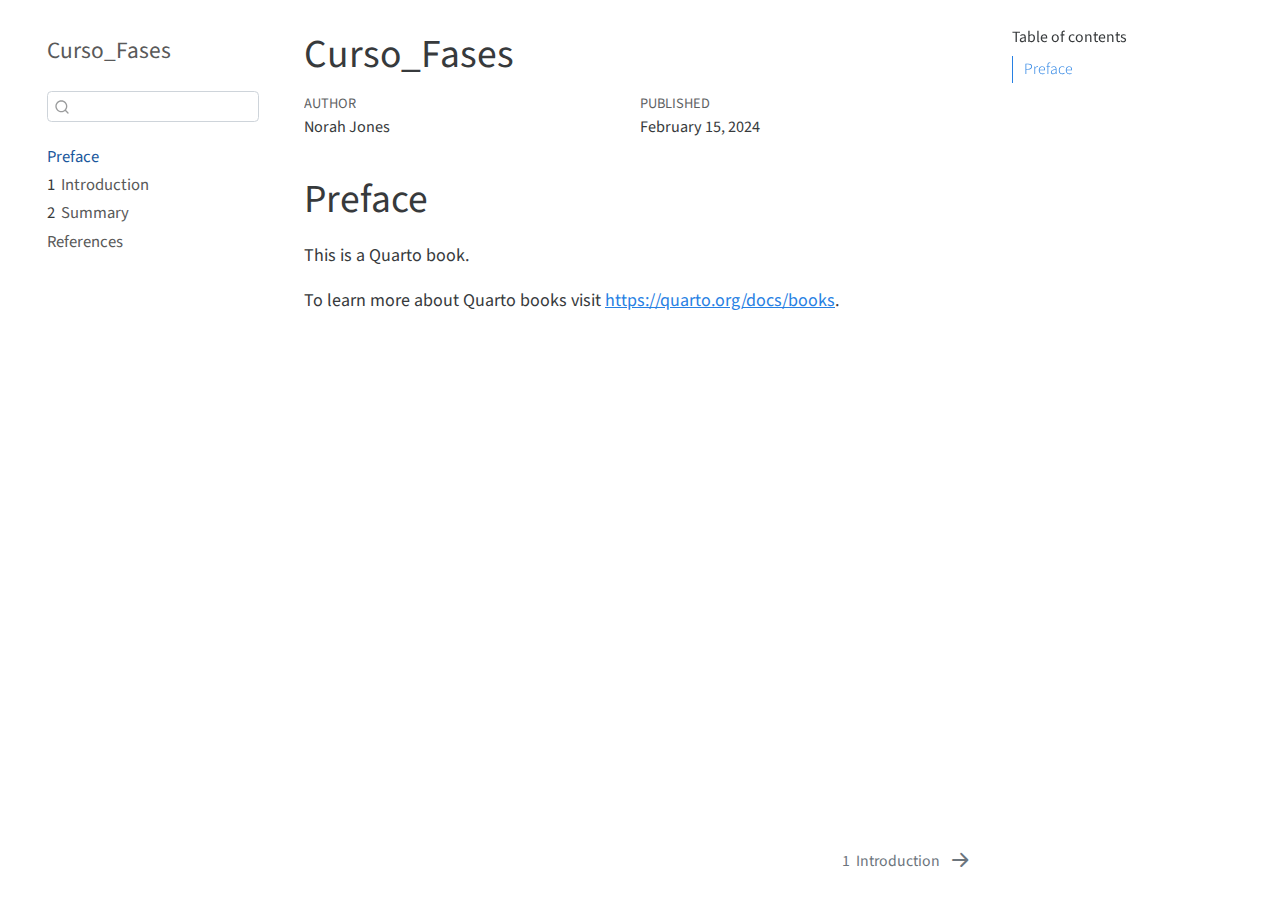
==== docs/index.html @ f491c8c2 "Se subió el repositorio a internet." ====
<!DOCTYPE html>
<html xmlns="http://www.w3.org/1999/xhtml" lang="en" xml:lang="en"><head>

<meta charset="utf-8">
<meta name="generator" content="quarto-1.1">

<meta name="viewport" content="width=device-width, initial-scale=1.0, user-scalable=yes">

<meta name="author" content="Norah Jones">
<meta name="dcterms.date" content="2024-02-15">

<title>Curso_Fases</title>
<style>
code{white-space: pre-wrap;}
span.smallcaps{font-variant: small-caps;}
div.columns{display: flex; gap: min(4vw, 1.5em);}
div.column{flex: auto; overflow-x: auto;}
div.hanging-indent{margin-left: 1.5em; text-indent: -1.5em;}
ul.task-list{list-style: none;}
ul.task-list li input[type="checkbox"] {
  width: 0.8em;
  margin: 0 0.8em 0.2em -1.6em;
  vertical-align: middle;
}
</style>


<script src="site_libs/quarto-nav/quarto-nav.js"></script>
<script src="site_libs/quarto-nav/headroom.min.js"></script>
<script src="site_libs/clipboard/clipboard.min.js"></script>
<script src="site_libs/quarto-search/autocomplete.umd.js"></script>
<script src="site_libs/quarto-search/fuse.min.js"></script>
<script src="site_libs/quarto-search/quarto-search.js"></script>
<meta name="quarto:offset" content="./">
<link href="./intro.html" rel="next">
<script src="site_libs/quarto-html/quarto.js"></script>
<script src="site_libs/quarto-html/popper.min.js"></script>
<script src="site_libs/quarto-html/tippy.umd.min.js"></script>
<script src="site_libs/quarto-html/anchor.min.js"></script>
<link href="site_libs/quarto-html/tippy.css" rel="stylesheet">
<link href="site_libs/quarto-html/quarto-syntax-highlighting.css" rel="stylesheet" id="quarto-text-highlighting-styles">
<script src="site_libs/bootstrap/bootstrap.min.js"></script>
<link href="site_libs/bootstrap/bootstrap-icons.css" rel="stylesheet">
<link href="site_libs/bootstrap/bootstrap.min.css" rel="stylesheet" id="quarto-bootstrap" data-mode="light">
<script id="quarto-search-options" type="application/json">{
  "location": "sidebar",
  "copy-button": false,
  "collapse-after": 3,
  "panel-placement": "start",
  "type": "textbox",
  "limit": 20,
  "language": {
    "search-no-results-text": "No results",
    "search-matching-documents-text": "matching documents",
    "search-copy-link-title": "Copy link to search",
    "search-hide-matches-text": "Hide additional matches",
    "search-more-match-text": "more match in this document",
    "search-more-matches-text": "more matches in this document",
    "search-clear-button-title": "Clear",
    "search-detached-cancel-button-title": "Cancel",
    "search-submit-button-title": "Submit"
  }
}</script>


</head>

<body class="nav-sidebar floating">

<div id="quarto-search-results"></div>
  <header id="quarto-header" class="headroom fixed-top">
  <nav class="quarto-secondary-nav" data-bs-toggle="collapse" data-bs-target="#quarto-sidebar" aria-controls="quarto-sidebar" aria-expanded="false" aria-label="Toggle sidebar navigation" onclick="if (window.quartoToggleHeadroom) { window.quartoToggleHeadroom(); }">
    <div class="container-fluid d-flex justify-content-between">
      <h1 class="quarto-secondary-nav-title">Curso_Fases</h1>
      <button type="button" class="quarto-btn-toggle btn" aria-label="Show secondary navigation">
        <i class="bi bi-chevron-right"></i>
      </button>
    </div>
  </nav>
</header>
<!-- content -->
<div id="quarto-content" class="quarto-container page-columns page-rows-contents page-layout-article">
<!-- sidebar -->
  <nav id="quarto-sidebar" class="sidebar collapse sidebar-navigation floating overflow-auto">
    <div class="pt-lg-2 mt-2 text-left sidebar-header">
    <div class="sidebar-title mb-0 py-0">
      <a href="./">Curso_Fases</a> 
    </div>
      </div>
      <div class="mt-2 flex-shrink-0 align-items-center">
        <div class="sidebar-search">
        <div id="quarto-search" class="" title="Search"></div>
        </div>
      </div>
    <div class="sidebar-menu-container"> 
    <ul class="list-unstyled mt-1">
        <li class="sidebar-item">
  <div class="sidebar-item-container"> 
  <a href="./index.html" class="sidebar-item-text sidebar-link active">Preface</a>
  </div>
</li>
        <li class="sidebar-item">
  <div class="sidebar-item-container"> 
  <a href="./intro.html" class="sidebar-item-text sidebar-link"><span class="chapter-number">1</span>&nbsp; <span class="chapter-title">Introduction</span></a>
  </div>
</li>
        <li class="sidebar-item">
  <div class="sidebar-item-container"> 
  <a href="./summary.html" class="sidebar-item-text sidebar-link"><span class="chapter-number">2</span>&nbsp; <span class="chapter-title">Summary</span></a>
  </div>
</li>
        <li class="sidebar-item">
  <div class="sidebar-item-container"> 
  <a href="./references.html" class="sidebar-item-text sidebar-link">References</a>
  </div>
</li>
    </ul>
    </div>
</nav>
<!-- margin-sidebar -->
    <div id="quarto-margin-sidebar" class="sidebar margin-sidebar">
        <nav id="TOC" role="doc-toc" class="toc-active">
    <h2 id="toc-title">Table of contents</h2>
   
  <ul>
  <li><a href="#preface" id="toc-preface" class="nav-link active" data-scroll-target="#preface">Preface</a></li>
  </ul>
</nav>
    </div>
<!-- main -->
<main class="content" id="quarto-document-content">

<header id="title-block-header" class="quarto-title-block default">
<div class="quarto-title">
<h1 class="title d-none d-lg-block">Curso_Fases</h1>
</div>



<div class="quarto-title-meta">

    <div>
    <div class="quarto-title-meta-heading">Author</div>
    <div class="quarto-title-meta-contents">
             <p>Norah Jones </p>
          </div>
  </div>
    
    <div>
    <div class="quarto-title-meta-heading">Published</div>
    <div class="quarto-title-meta-contents">
      <p class="date">February 15, 2024</p>
    </div>
  </div>
    
  </div>
  

</header>

<section id="preface" class="level1 unnumbered">
<h1 class="unnumbered">Preface</h1>
<p>This is a Quarto book.</p>
<p>To learn more about Quarto books visit <a href="https://quarto.org/docs/books" class="uri">https://quarto.org/docs/books</a>.</p>


</section>

</main> <!-- /main -->
<script id="quarto-html-after-body" type="application/javascript">
window.document.addEventListener("DOMContentLoaded", function (event) {
  const toggleBodyColorMode = (bsSheetEl) => {
    const mode = bsSheetEl.getAttribute("data-mode");
    const bodyEl = window.document.querySelector("body");
    if (mode === "dark") {
      bodyEl.classList.add("quarto-dark");
      bodyEl.classList.remove("quarto-light");
    } else {
      bodyEl.classList.add("quarto-light");
      bodyEl.classList.remove("quarto-dark");
    }
  }
  const toggleBodyColorPrimary = () => {
    const bsSheetEl = window.document.querySelector("link#quarto-bootstrap");
    if (bsSheetEl) {
      toggleBodyColorMode(bsSheetEl);
    }
  }
  toggleBodyColorPrimary();  
  const icon = "";
  const anchorJS = new window.AnchorJS();
  anchorJS.options = {
    placement: 'right',
    icon: icon
  };
  anchorJS.add('.anchored');
  const clipboard = new window.ClipboardJS('.code-copy-button', {
    target: function(trigger) {
      return trigger.previousElementSibling;
    }
  });
  clipboard.on('success', function(e) {
    // button target
    const button = e.trigger;
    // don't keep focus
    button.blur();
    // flash "checked"
    button.classList.add('code-copy-button-checked');
    var currentTitle = button.getAttribute("title");
    button.setAttribute("title", "Copied!");
    setTimeout(function() {
      button.setAttribute("title", currentTitle);
      button.classList.remove('code-copy-button-checked');
    }, 1000);
    // clear code selection
    e.clearSelection();
  });
  function tippyHover(el, contentFn) {
    const config = {
      allowHTML: true,
      content: contentFn,
      maxWidth: 500,
      delay: 100,
      arrow: false,
      appendTo: function(el) {
          return el.parentElement;
      },
      interactive: true,
      interactiveBorder: 10,
      theme: 'quarto',
      placement: 'bottom-start'
    };
    window.tippy(el, config); 
  }
  const noterefs = window.document.querySelectorAll('a[role="doc-noteref"]');
  for (var i=0; i<noterefs.length; i++) {
    const ref = noterefs[i];
    tippyHover(ref, function() {
      // use id or data attribute instead here
      let href = ref.getAttribute('data-footnote-href') || ref.getAttribute('href');
      try { href = new URL(href).hash; } catch {}
      const id = href.replace(/^#\/?/, "");
      const note = window.document.getElementById(id);
      return note.innerHTML;
    });
  }
  var bibliorefs = window.document.querySelectorAll('a[role="doc-biblioref"]');
  for (var i=0; i<bibliorefs.length; i++) {
    const ref = bibliorefs[i];
    const cites = ref.parentNode.getAttribute('data-cites').split(' ');
    tippyHover(ref, function() {
      var popup = window.document.createElement('div');
      cites.forEach(function(cite) {
        var citeDiv = window.document.createElement('div');
        citeDiv.classList.add('hanging-indent');
        citeDiv.classList.add('csl-entry');
        var biblioDiv = window.document.getElementById('ref-' + cite);
        if (biblioDiv) {
          citeDiv.innerHTML = biblioDiv.innerHTML;
        }
        popup.appendChild(citeDiv);
      });
      return popup.innerHTML;
    });
  }
});
</script>
<nav class="page-navigation">
  <div class="nav-page nav-page-previous">
  </div>
  <div class="nav-page nav-page-next">
      <a href="./intro.html" class="pagination-link">
        <span class="nav-page-text"><span class="chapter-number">1</span>&nbsp; <span class="chapter-title">Introduction</span></span> <i class="bi bi-arrow-right-short"></i>
      </a>
  </div>
</nav>
</div> <!-- /content -->



</body></html>
---- docs/site_libs/quarto-html/tippy.css ----
.tippy-box[data-animation=fade][data-state=hidden]{opacity:0}[data-tippy-root]{max-width:calc(100vw - 10px)}.tippy-box{position:relative;background-color:#333;color:#fff;border-radius:4px;font-size:14px;line-height:1.4;white-space:normal;outline:0;transition-property:transform,visibility,opacity}.tippy-box[data-placement^=top]>.tippy-arrow{bottom:0}.tippy-box[data-placement^=top]>.tippy-arrow:before{bottom:-7px;left:0;border-width:8px 8px 0;border-top-color:initial;transform-origin:center top}.tippy-box[data-placement^=bottom]>.tippy-arrow{top:0}.tippy-box[data-placement^=bottom]>.tippy-arrow:before{top:-7px;left:0;border-width:0 8px 8px;border-bottom-color:initial;transform-origin:center bottom}.tippy-box[data-placement^=left]>.tippy-arrow{right:0}.tippy-box[data-placement^=left]>.tippy-arrow:before{border-width:8px 0 8px 8px;border-left-color:initial;right:-7px;transform-origin:center left}.tippy-box[data-placement^=right]>.tippy-arrow{left:0}.tippy-box[data-placement^=right]>.tippy-arrow:before{left:-7px;border-width:8px 8px 8px 0;border-right-color:initial;transform-origin:center right}.tippy-box[data-inertia][data-state=visible]{transition-timing-function:cubic-bezier(.54,1.5,.38,1.11)}.tippy-arrow{width:16px;height:16px;color:#333}.tippy-arrow:before{content:"";position:absolute;border-color:transparent;border-style:solid}.tippy-content{position:relative;padding:5px 9px;z-index:1}
---- docs/site_libs/quarto-html/quarto-syntax-highlighting.css ----
/* quarto syntax highlight colors */
:root {
  --quarto-hl-ot-color: #003B4F;
  --quarto-hl-at-color: #657422;
  --quarto-hl-ss-color: #20794D;
  --quarto-hl-an-color: #5E5E5E;
  --quarto-hl-fu-color: #4758AB;
  --quarto-hl-st-color: #20794D;
  --quarto-hl-cf-color: #003B4F;
  --quarto-hl-op-color: #5E5E5E;
  --quarto-hl-er-color: #AD0000;
  --quarto-hl-bn-color: #AD0000;
  --quarto-hl-al-color: #AD0000;
  --quarto-hl-va-color: #111111;
  --quarto-hl-bu-color: inherit;
  --quarto-hl-ex-color: inherit;
  --quarto-hl-pp-color: #AD0000;
  --quarto-hl-in-color: #5E5E5E;
  --quarto-hl-vs-color: #20794D;
  --quarto-hl-wa-color: #5E5E5E;
  --quarto-hl-do-color: #5E5E5E;
  --quarto-hl-im-color: #00769E;
  --quarto-hl-ch-color: #20794D;
  --quarto-hl-dt-color: #AD0000;
  --quarto-hl-fl-color: #AD0000;
  --quarto-hl-co-color: #5E5E5E;
  --quarto-hl-cv-color: #5E5E5E;
  --quarto-hl-cn-color: #8f5902;
  --quarto-hl-sc-color: #5E5E5E;
  --quarto-hl-dv-color: #AD0000;
  --quarto-hl-kw-color: #003B4F;
}

/* other quarto variables */
:root {
  --quarto-font-monospace: SFMono-Regular, Menlo, Monaco, Consolas, "Liberation Mono", "Courier New", monospace;
}

pre > code.sourceCode > span {
  color: #003B4F;
}

code span {
  color: #003B4F;
}

code.sourceCode > span {
  color: #003B4F;
}

div.sourceCode,
div.sourceCode pre.sourceCode {
  color: #003B4F;
}

code span.ot {
  color: #003B4F;
}

code span.at {
  color: #657422;
}

code span.ss {
  color: #20794D;
}

code span.an {
  color: #5E5E5E;
}

code span.fu {
  color: #4758AB;
}

code span.st {
  color: #20794D;
}

code span.cf {
  color: #003B4F;
}

code span.op {
  color: #5E5E5E;
}

code span.er {
  color: #AD0000;
}

code span.bn {
  color: #AD0000;
}

code span.al {
  color: #AD0000;
}

code span.va {
  color: #111111;
}

code span.pp {
  color: #AD0000;
}

code span.in {
  color: #5E5E5E;
}

code span.vs {
  color: #20794D;
}

code span.wa {
  color: #5E5E5E;
  font-style: italic;
}

code span.do {
  color: #5E5E5E;
  font-style: italic;
}

code span.im {
  color: #00769E;
}

code span.ch {
  color: #20794D;
}

code span.dt {
  color: #AD0000;
}

code span.fl {
  color: #AD0000;
}

code span.co {
  color: #5E5E5E;
}

code span.cv {
  color: #5E5E5E;
  font-style: italic;
}

code span.cn {
  color: #8f5902;
}

code span.sc {
  color: #5E5E5E;
}

code span.dv {
  color: #AD0000;
}

code span.kw {
  color: #003B4F;
}

.prevent-inlining {
  content: "</";
}

/*# sourceMappingURL=debc5d5d77c3f9108843748ff7464032.css.map */
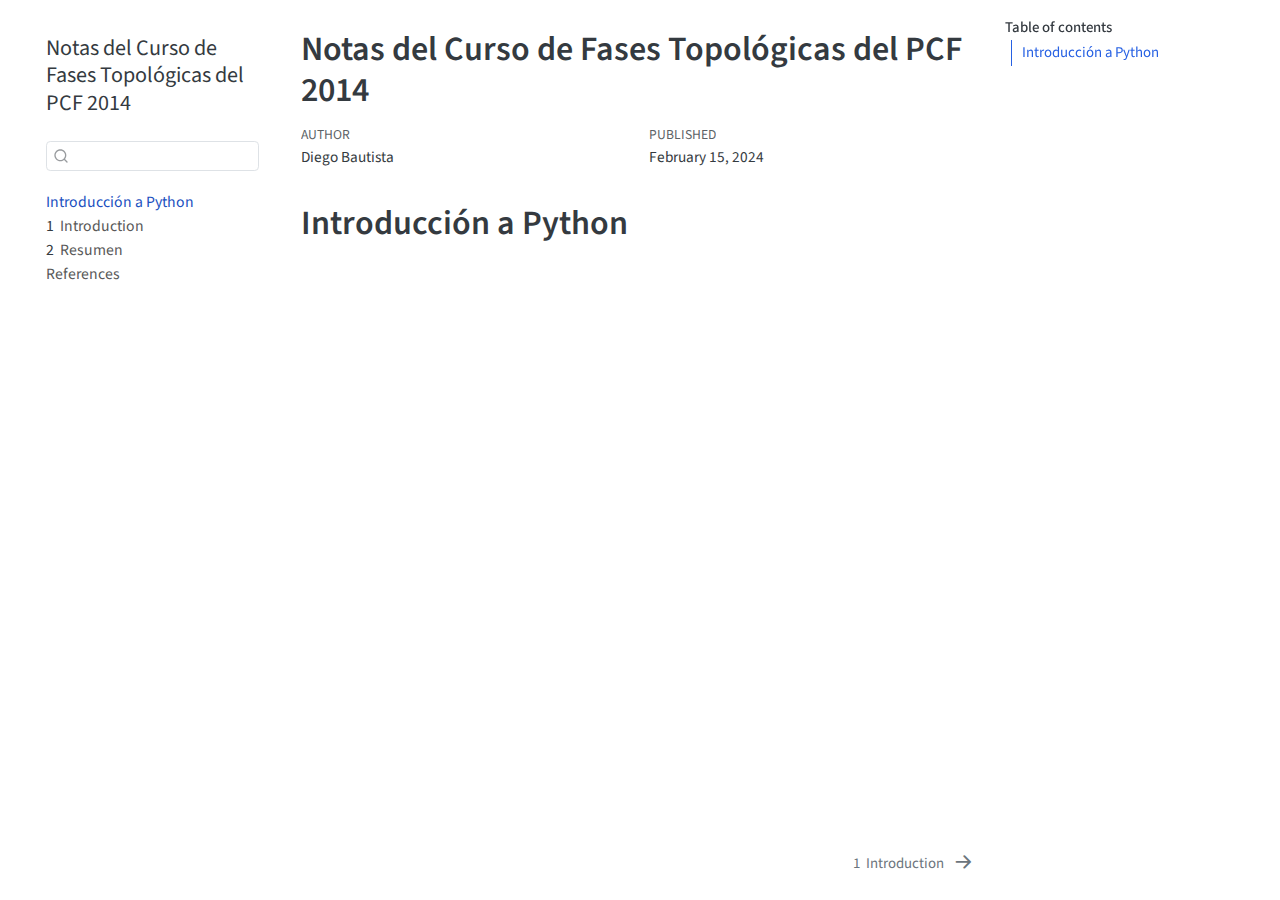
==== commit 34de5f09: "Se añadió la clase 1 al repositorio" ====
--- a/docs/index.html
+++ b/docs/index.html
@@ -2,14 +2,14 @@
 <html xmlns="http://www.w3.org/1999/xhtml" lang="en" xml:lang="en"><head>
 
 <meta charset="utf-8">
-<meta name="generator" content="quarto-1.1">
+<meta name="generator" content="quarto-1.4.549">
 
 <meta name="viewport" content="width=device-width, initial-scale=1.0, user-scalable=yes">
 
-<meta name="author" content="Norah Jones">
+<meta name="author" content="Diego Bautista">
 <meta name="dcterms.date" content="2024-02-15">
 
-<title>Curso_Fases</title>
+<title>Notas del Curso de Fases Topológicas del PCF 2014</title>
 <style>
 code{white-space: pre-wrap;}
 span.smallcaps{font-variant: small-caps;}
@@ -19,7 +19,7 @@
 ul.task-list{list-style: none;}
 ul.task-list li input[type="checkbox"] {
   width: 0.8em;
-  margin: 0 0.8em 0.2em -1.6em;
+  margin: 0 0.8em 0.2em -1em; /* quarto-specific, see https://github.com/quarto-dev/quarto-cli/issues/4556 */ 
   vertical-align: middle;
 }
 </style>
@@ -48,7 +48,13 @@
   "collapse-after": 3,
   "panel-placement": "start",
   "type": "textbox",
-  "limit": 20,
+  "limit": 50,
+  "keyboard-shortcut": [
+    "f",
+    "/",
+    "s"
+  ],
+  "show-item-context": false,
   "language": {
     "search-no-results-text": "No results",
     "search-matching-documents-text": "matching documents",
@@ -57,8 +63,10 @@
     "search-more-match-text": "more match in this document",
     "search-more-matches-text": "more matches in this document",
     "search-clear-button-title": "Clear",
+    "search-text-placeholder": "",
     "search-detached-cancel-button-title": "Cancel",
-    "search-submit-button-title": "Submit"
+    "search-submit-button-title": "Submit",
+    "search-label": "Search"
   }
 }</script>
 
@@ -69,11 +77,16 @@
 
 <div id="quarto-search-results"></div>
   <header id="quarto-header" class="headroom fixed-top">
-  <nav class="quarto-secondary-nav" data-bs-toggle="collapse" data-bs-target="#quarto-sidebar" aria-controls="quarto-sidebar" aria-expanded="false" aria-label="Toggle sidebar navigation" onclick="if (window.quartoToggleHeadroom) { window.quartoToggleHeadroom(); }">
-    <div class="container-fluid d-flex justify-content-between">
-      <h1 class="quarto-secondary-nav-title">Curso_Fases</h1>
-      <button type="button" class="quarto-btn-toggle btn" aria-label="Show secondary navigation">
-        <i class="bi bi-chevron-right"></i>
+  <nav class="quarto-secondary-nav">
+    <div class="container-fluid d-flex">
+      <button type="button" class="quarto-btn-toggle btn" data-bs-toggle="collapse" data-bs-target=".quarto-sidebar-collapse-item" aria-controls="quarto-sidebar" aria-expanded="false" aria-label="Toggle sidebar navigation" onclick="if (window.quartoToggleHeadroom) { window.quartoToggleHeadroom(); }">
+        <i class="bi bi-layout-text-sidebar-reverse"></i>
+      </button>
+        <nav class="quarto-page-breadcrumbs" aria-label="breadcrumb"><ol class="breadcrumb"><li class="breadcrumb-item"><a href="./index.html">Introducción a Python</a></li></ol></nav>
+        <a class="flex-grow-1" role="button" data-bs-toggle="collapse" data-bs-target=".quarto-sidebar-collapse-item" aria-controls="quarto-sidebar" aria-expanded="false" aria-label="Toggle sidebar navigation" onclick="if (window.quartoToggleHeadroom) { window.quartoToggleHeadroom(); }">      
+        </a>
+      <button type="button" class="btn quarto-search-button" aria-label="" onclick="window.quartoOpenSearch();">
+        <i class="bi bi-search"></i>
       </button>
     </div>
   </nav>
@@ -81,49 +94,54 @@
 <!-- content -->
 <div id="quarto-content" class="quarto-container page-columns page-rows-contents page-layout-article">
 <!-- sidebar -->
-  <nav id="quarto-sidebar" class="sidebar collapse sidebar-navigation floating overflow-auto">
+  <nav id="quarto-sidebar" class="sidebar collapse collapse-horizontal quarto-sidebar-collapse-item sidebar-navigation floating overflow-auto">
     <div class="pt-lg-2 mt-2 text-left sidebar-header">
     <div class="sidebar-title mb-0 py-0">
-      <a href="./">Curso_Fases</a> 
+      <a href="./">Notas del Curso de Fases Topológicas del PCF 2014</a> 
     </div>
       </div>
-      <div class="mt-2 flex-shrink-0 align-items-center">
+        <div class="mt-2 flex-shrink-0 align-items-center">
         <div class="sidebar-search">
         <div id="quarto-search" class="" title="Search"></div>
         </div>
-      </div>
+        </div>
     <div class="sidebar-menu-container"> 
     <ul class="list-unstyled mt-1">
         <li class="sidebar-item">
   <div class="sidebar-item-container"> 
-  <a href="./index.html" class="sidebar-item-text sidebar-link active">Preface</a>
+  <a href="./index.html" class="sidebar-item-text sidebar-link active">
+ <span class="menu-text">Introducción a Python</span></a>
   </div>
 </li>
         <li class="sidebar-item">
   <div class="sidebar-item-container"> 
-  <a href="./intro.html" class="sidebar-item-text sidebar-link"><span class="chapter-number">1</span>&nbsp; <span class="chapter-title">Introduction</span></a>
+  <a href="./intro.html" class="sidebar-item-text sidebar-link">
+ <span class="menu-text"><span class="chapter-number">1</span>&nbsp; <span class="chapter-title">Introduction</span></span></a>
   </div>
 </li>
         <li class="sidebar-item">
   <div class="sidebar-item-container"> 
-  <a href="./summary.html" class="sidebar-item-text sidebar-link"><span class="chapter-number">2</span>&nbsp; <span class="chapter-title">Summary</span></a>
+  <a href="./summary.html" class="sidebar-item-text sidebar-link">
+ <span class="menu-text"><span class="chapter-number">2</span>&nbsp; <span class="chapter-title">Resumen</span></span></a>
   </div>
 </li>
         <li class="sidebar-item">
   <div class="sidebar-item-container"> 
-  <a href="./references.html" class="sidebar-item-text sidebar-link">References</a>
+  <a href="./references.html" class="sidebar-item-text sidebar-link">
+ <span class="menu-text">References</span></a>
   </div>
 </li>
     </ul>
     </div>
 </nav>
+<div id="quarto-sidebar-glass" class="quarto-sidebar-collapse-item" data-bs-toggle="collapse" data-bs-target=".quarto-sidebar-collapse-item"></div>
 <!-- margin-sidebar -->
     <div id="quarto-margin-sidebar" class="sidebar margin-sidebar">
         <nav id="TOC" role="doc-toc" class="toc-active">
     <h2 id="toc-title">Table of contents</h2>
    
   <ul>
-  <li><a href="#preface" id="toc-preface" class="nav-link active" data-scroll-target="#preface">Preface</a></li>
+  <li><a href="#introducción-a-python" id="toc-introducción-a-python" class="nav-link active" data-scroll-target="#introducción-a-python">Introducción a Python</a></li>
   </ul>
 </nav>
     </div>
@@ -132,7 +150,7 @@
 
 <header id="title-block-header" class="quarto-title-block default">
 <div class="quarto-title">
-<h1 class="title d-none d-lg-block">Curso_Fases</h1>
+<h1 class="title">Notas del Curso de Fases Topológicas del PCF 2014</h1>
 </div>
 
 
@@ -142,7 +160,7 @@
     <div>
     <div class="quarto-title-meta-heading">Author</div>
     <div class="quarto-title-meta-contents">
-             <p>Norah Jones </p>
+             <p>Diego Bautista </p>
           </div>
   </div>
     
@@ -152,16 +170,17 @@
       <p class="date">February 15, 2024</p>
     </div>
   </div>
+  
     
   </div>
   
 
+
 </header>
 
-<section id="preface" class="level1 unnumbered">
-<h1 class="unnumbered">Preface</h1>
-<p>This is a Quarto book.</p>
-<p>To learn more about Quarto books visit <a href="https://quarto.org/docs/books" class="uri">https://quarto.org/docs/books</a>.</p>
+
+<section id="introducción-a-python" class="level1 unnumbered">
+<h1 class="unnumbered">Introducción a Python</h1>
 
 
 </section>
@@ -194,9 +213,23 @@
     icon: icon
   };
   anchorJS.add('.anchored');
+  const isCodeAnnotation = (el) => {
+    for (const clz of el.classList) {
+      if (clz.startsWith('code-annotation-')) {                     
+        return true;
+      }
+    }
+    return false;
+  }
   const clipboard = new window.ClipboardJS('.code-copy-button', {
-    target: function(trigger) {
-      return trigger.previousElementSibling;
+    text: function(trigger) {
+      const codeEl = trigger.previousElementSibling.cloneNode(true);
+      for (const childEl of codeEl.children) {
+        if (isCodeAnnotation(childEl)) {
+          childEl.remove();
+        }
+      }
+      return codeEl.innerText;
     }
   });
   clipboard.on('success', function(e) {
@@ -208,17 +241,33 @@
     button.classList.add('code-copy-button-checked');
     var currentTitle = button.getAttribute("title");
     button.setAttribute("title", "Copied!");
+    let tooltip;
+    if (window.bootstrap) {
+      button.setAttribute("data-bs-toggle", "tooltip");
+      button.setAttribute("data-bs-placement", "left");
+      button.setAttribute("data-bs-title", "Copied!");
+      tooltip = new bootstrap.Tooltip(button, 
+        { trigger: "manual", 
+          customClass: "code-copy-button-tooltip",
+          offset: [0, -8]});
+      tooltip.show();    
+    }
     setTimeout(function() {
+      if (tooltip) {
+        tooltip.hide();
+        button.removeAttribute("data-bs-title");
+        button.removeAttribute("data-bs-toggle");
+        button.removeAttribute("data-bs-placement");
+      }
       button.setAttribute("title", currentTitle);
       button.classList.remove('code-copy-button-checked');
     }, 1000);
     // clear code selection
     e.clearSelection();
   });
-  function tippyHover(el, contentFn) {
+  function tippyHover(el, contentFn, onTriggerFn, onUntriggerFn) {
     const config = {
       allowHTML: true,
-      content: contentFn,
       maxWidth: 500,
       delay: 100,
       arrow: false,
@@ -228,8 +277,17 @@
       interactive: true,
       interactiveBorder: 10,
       theme: 'quarto',
-      placement: 'bottom-start'
+      placement: 'bottom-start',
     };
+    if (contentFn) {
+      config.content = contentFn;
+    }
+    if (onTriggerFn) {
+      config.onTrigger = onTriggerFn;
+    }
+    if (onUntriggerFn) {
+      config.onUntrigger = onUntriggerFn;
+    }
     window.tippy(el, config); 
   }
   const noterefs = window.document.querySelectorAll('a[role="doc-noteref"]');
@@ -244,24 +302,274 @@
       return note.innerHTML;
     });
   }
+  const xrefs = window.document.querySelectorAll('a.quarto-xref');
+  const processXRef = (id, note) => {
+    // Strip column container classes
+    const stripColumnClz = (el) => {
+      el.classList.remove("page-full", "page-columns");
+      if (el.children) {
+        for (const child of el.children) {
+          stripColumnClz(child);
+        }
+      }
+    }
+    stripColumnClz(note)
+    if (id === null || id.startsWith('sec-')) {
+      // Special case sections, only their first couple elements
+      const container = document.createElement("div");
+      if (note.children && note.children.length > 2) {
+        container.appendChild(note.children[0].cloneNode(true));
+        for (let i = 1; i < note.children.length; i++) {
+          const child = note.children[i];
+          if (child.tagName === "P" && child.innerText === "") {
+            continue;
+          } else {
+            container.appendChild(child.cloneNode(true));
+            break;
+          }
+        }
+        if (window.Quarto?.typesetMath) {
+          window.Quarto.typesetMath(container);
+        }
+        return container.innerHTML
+      } else {
+        if (window.Quarto?.typesetMath) {
+          window.Quarto.typesetMath(note);
+        }
+        return note.innerHTML;
+      }
+    } else {
+      // Remove any anchor links if they are present
+      const anchorLink = note.querySelector('a.anchorjs-link');
+      if (anchorLink) {
+        anchorLink.remove();
+      }
+      if (window.Quarto?.typesetMath) {
+        window.Quarto.typesetMath(note);
+      }
+      // TODO in 1.5, we should make sure this works without a callout special case
+      if (note.classList.contains("callout")) {
+        return note.outerHTML;
+      } else {
+        return note.innerHTML;
+      }
+    }
+  }
+  for (var i=0; i<xrefs.length; i++) {
+    const xref = xrefs[i];
+    tippyHover(xref, undefined, function(instance) {
+      instance.disable();
+      let url = xref.getAttribute('href');
+      let hash = undefined; 
+      if (url.startsWith('#')) {
+        hash = url;
+      } else {
+        try { hash = new URL(url).hash; } catch {}
+      }
+      if (hash) {
+        const id = hash.replace(/^#\/?/, "");
+        const note = window.document.getElementById(id);
+        if (note !== null) {
+          try {
+            const html = processXRef(id, note.cloneNode(true));
+            instance.setContent(html);
+          } finally {
+            instance.enable();
+            instance.show();
+          }
+        } else {
+          // See if we can fetch this
+          fetch(url.split('#')[0])
+          .then(res => res.text())
+          .then(html => {
+            const parser = new DOMParser();
+            const htmlDoc = parser.parseFromString(html, "text/html");
+            const note = htmlDoc.getElementById(id);
+            if (note !== null) {
+              const html = processXRef(id, note);
+              instance.setContent(html);
+            } 
+          }).finally(() => {
+            instance.enable();
+            instance.show();
+          });
+        }
+      } else {
+        // See if we can fetch a full url (with no hash to target)
+        // This is a special case and we should probably do some content thinning / targeting
+        fetch(url)
+        .then(res => res.text())
+        .then(html => {
+          const parser = new DOMParser();
+          const htmlDoc = parser.parseFromString(html, "text/html");
+          const note = htmlDoc.querySelector('main.content');
+          if (note !== null) {
+            // This should only happen for chapter cross references
+            // (since there is no id in the URL)
+            // remove the first header
+            if (note.children.length > 0 && note.children[0].tagName === "HEADER") {
+              note.children[0].remove();
+            }
+            const html = processXRef(null, note);
+            instance.setContent(html);
+          } 
+        }).finally(() => {
+          instance.enable();
+          instance.show();
+        });
+      }
+    }, function(instance) {
+    });
+  }
+      let selectedAnnoteEl;
+      const selectorForAnnotation = ( cell, annotation) => {
+        let cellAttr = 'data-code-cell="' + cell + '"';
+        let lineAttr = 'data-code-annotation="' +  annotation + '"';
+        const selector = 'span[' + cellAttr + '][' + lineAttr + ']';
+        return selector;
+      }
+      const selectCodeLines = (annoteEl) => {
+        const doc = window.document;
+        const targetCell = annoteEl.getAttribute("data-target-cell");
+        const targetAnnotation = annoteEl.getAttribute("data-target-annotation");
+        const annoteSpan = window.document.querySelector(selectorForAnnotation(targetCell, targetAnnotation));
+        const lines = annoteSpan.getAttribute("data-code-lines").split(",");
+        const lineIds = lines.map((line) => {
+          return targetCell + "-" + line;
+        })
+        let top = null;
+        let height = null;
+        let parent = null;
+        if (lineIds.length > 0) {
+            //compute the position of the single el (top and bottom and make a div)
+            const el = window.document.getElementById(lineIds[0]);
+            top = el.offsetTop;
+            height = el.offsetHeight;
+            parent = el.parentElement.parentElement;
+          if (lineIds.length > 1) {
+            const lastEl = window.document.getElementById(lineIds[lineIds.length - 1]);
+            const bottom = lastEl.offsetTop + lastEl.offsetHeight;
+            height = bottom - top;
+          }
+          if (top !== null && height !== null && parent !== null) {
+            // cook up a div (if necessary) and position it 
+            let div = window.document.getElementById("code-annotation-line-highlight");
+            if (div === null) {
+              div = window.document.createElement("div");
+              div.setAttribute("id", "code-annotation-line-highlight");
+              div.style.position = 'absolute';
+              parent.appendChild(div);
+            }
+            div.style.top = top - 2 + "px";
+            div.style.height = height + 4 + "px";
+            div.style.left = 0;
+            let gutterDiv = window.document.getElementById("code-annotation-line-highlight-gutter");
+            if (gutterDiv === null) {
+              gutterDiv = window.document.createElement("div");
+              gutterDiv.setAttribute("id", "code-annotation-line-highlight-gutter");
+              gutterDiv.style.position = 'absolute';
+              const codeCell = window.document.getElementById(targetCell);
+              const gutter = codeCell.querySelector('.code-annotation-gutter');
+              gutter.appendChild(gutterDiv);
+            }
+            gutterDiv.style.top = top - 2 + "px";
+            gutterDiv.style.height = height + 4 + "px";
+          }
+          selectedAnnoteEl = annoteEl;
+        }
+      };
+      const unselectCodeLines = () => {
+        const elementsIds = ["code-annotation-line-highlight", "code-annotation-line-highlight-gutter"];
+        elementsIds.forEach((elId) => {
+          const div = window.document.getElementById(elId);
+          if (div) {
+            div.remove();
+          }
+        });
+        selectedAnnoteEl = undefined;
+      };
+        // Handle positioning of the toggle
+    window.addEventListener(
+      "resize",
+      throttle(() => {
+        elRect = undefined;
+        if (selectedAnnoteEl) {
+          selectCodeLines(selectedAnnoteEl);
+        }
+      }, 10)
+    );
+    function throttle(fn, ms) {
+    let throttle = false;
+    let timer;
+      return (...args) => {
+        if(!throttle) { // first call gets through
+            fn.apply(this, args);
+            throttle = true;
+        } else { // all the others get throttled
+            if(timer) clearTimeout(timer); // cancel #2
+            timer = setTimeout(() => {
+              fn.apply(this, args);
+              timer = throttle = false;
+            }, ms);
+        }
+      };
+    }
+      // Attach click handler to the DT
+      const annoteDls = window.document.querySelectorAll('dt[data-target-cell]');
+      for (const annoteDlNode of annoteDls) {
+        annoteDlNode.addEventListener('click', (event) => {
+          const clickedEl = event.target;
+          if (clickedEl !== selectedAnnoteEl) {
+            unselectCodeLines();
+            const activeEl = window.document.querySelector('dt[data-target-cell].code-annotation-active');
+            if (activeEl) {
+              activeEl.classList.remove('code-annotation-active');
+            }
+            selectCodeLines(clickedEl);
+            clickedEl.classList.add('code-annotation-active');
+          } else {
+            // Unselect the line
+            unselectCodeLines();
+            clickedEl.classList.remove('code-annotation-active');
+          }
+        });
+      }
+  const findCites = (el) => {
+    const parentEl = el.parentElement;
+    if (parentEl) {
+      const cites = parentEl.dataset.cites;
+      if (cites) {
+        return {
+          el,
+          cites: cites.split(' ')
+        };
+      } else {
+        return findCites(el.parentElement)
+      }
+    } else {
+      return undefined;
+    }
+  };
   var bibliorefs = window.document.querySelectorAll('a[role="doc-biblioref"]');
   for (var i=0; i<bibliorefs.length; i++) {
     const ref = bibliorefs[i];
-    const cites = ref.parentNode.getAttribute('data-cites').split(' ');
-    tippyHover(ref, function() {
-      var popup = window.document.createElement('div');
-      cites.forEach(function(cite) {
-        var citeDiv = window.document.createElement('div');
-        citeDiv.classList.add('hanging-indent');
-        citeDiv.classList.add('csl-entry');
-        var biblioDiv = window.document.getElementById('ref-' + cite);
-        if (biblioDiv) {
-          citeDiv.innerHTML = biblioDiv.innerHTML;
-        }
-        popup.appendChild(citeDiv);
+    const citeInfo = findCites(ref);
+    if (citeInfo) {
+      tippyHover(citeInfo.el, function() {
+        var popup = window.document.createElement('div');
+        citeInfo.cites.forEach(function(cite) {
+          var citeDiv = window.document.createElement('div');
+          citeDiv.classList.add('hanging-indent');
+          citeDiv.classList.add('csl-entry');
+          var biblioDiv = window.document.getElementById('ref-' + cite);
+          if (biblioDiv) {
+            citeDiv.innerHTML = biblioDiv.innerHTML;
+          }
+          popup.appendChild(citeDiv);
+        });
+        return popup.innerHTML;
       });
-      return popup.innerHTML;
-    });
+    }
   }
 });
 </script>
@@ -269,7 +577,7 @@
   <div class="nav-page nav-page-previous">
   </div>
   <div class="nav-page nav-page-next">
-      <a href="./intro.html" class="pagination-link">
+      <a href="./intro.html" class="pagination-link" aria-label="<span class='chapter-number'>1</span>&nbsp; <span class='chapter-title'>Introduction</span>">
         <span class="nav-page-text"><span class="chapter-number">1</span>&nbsp; <span class="chapter-title">Introduction</span></span> <i class="bi bi-arrow-right-short"></i>
       </a>
   </div>
@@ -278,4 +586,5 @@
 
 
 
+
 </body></html>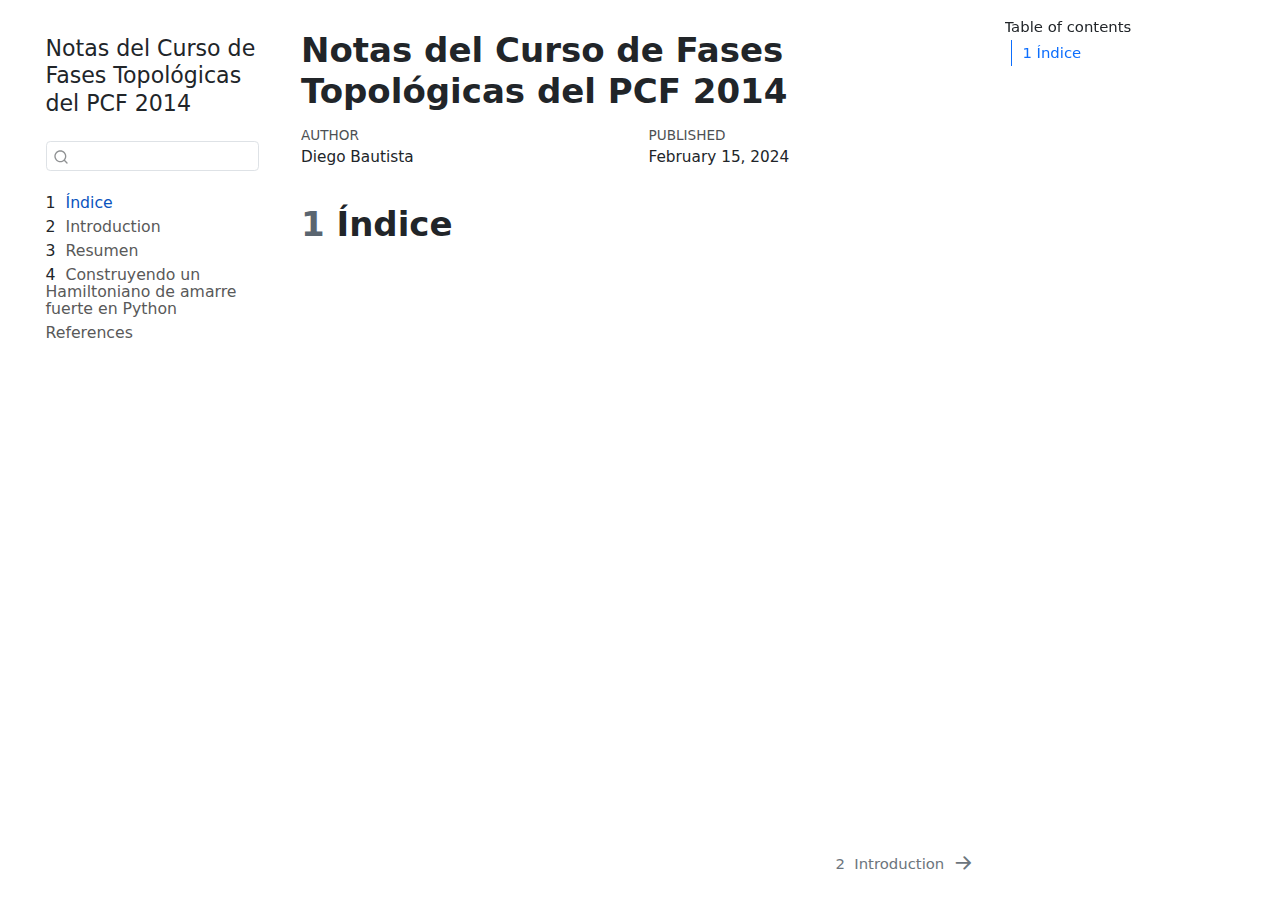
==== commit b3e7e47a: "Se subió el repaso de la primera clase." ====
--- a/docs/index.html
+++ b/docs/index.html
@@ -82,7 +82,7 @@
       <button type="button" class="quarto-btn-toggle btn" data-bs-toggle="collapse" data-bs-target=".quarto-sidebar-collapse-item" aria-controls="quarto-sidebar" aria-expanded="false" aria-label="Toggle sidebar navigation" onclick="if (window.quartoToggleHeadroom) { window.quartoToggleHeadroom(); }">
         <i class="bi bi-layout-text-sidebar-reverse"></i>
       </button>
-        <nav class="quarto-page-breadcrumbs" aria-label="breadcrumb"><ol class="breadcrumb"><li class="breadcrumb-item"><a href="./index.html">Introducción a Python</a></li></ol></nav>
+        <nav class="quarto-page-breadcrumbs" aria-label="breadcrumb"><ol class="breadcrumb"><li class="breadcrumb-item"><a href="./index.html"><span class="chapter-number">1</span>&nbsp; <span class="chapter-title">Índice</span></a></li></ol></nav>
         <a class="flex-grow-1" role="button" data-bs-toggle="collapse" data-bs-target=".quarto-sidebar-collapse-item" aria-controls="quarto-sidebar" aria-expanded="false" aria-label="Toggle sidebar navigation" onclick="if (window.quartoToggleHeadroom) { window.quartoToggleHeadroom(); }">      
         </a>
       <button type="button" class="btn quarto-search-button" aria-label="" onclick="window.quartoOpenSearch();">
@@ -110,19 +110,25 @@
         <li class="sidebar-item">
   <div class="sidebar-item-container"> 
   <a href="./index.html" class="sidebar-item-text sidebar-link active">
- <span class="menu-text">Introducción a Python</span></a>
+ <span class="menu-text"><span class="chapter-number">1</span>&nbsp; <span class="chapter-title">Índice</span></span></a>
   </div>
 </li>
         <li class="sidebar-item">
   <div class="sidebar-item-container"> 
   <a href="./intro.html" class="sidebar-item-text sidebar-link">
- <span class="menu-text"><span class="chapter-number">1</span>&nbsp; <span class="chapter-title">Introduction</span></span></a>
+ <span class="menu-text"><span class="chapter-number">2</span>&nbsp; <span class="chapter-title">Introduction</span></span></a>
   </div>
 </li>
         <li class="sidebar-item">
   <div class="sidebar-item-container"> 
   <a href="./summary.html" class="sidebar-item-text sidebar-link">
- <span class="menu-text"><span class="chapter-number">2</span>&nbsp; <span class="chapter-title">Resumen</span></span></a>
+ <span class="menu-text"><span class="chapter-number">3</span>&nbsp; <span class="chapter-title">Resumen</span></span></a>
+  </div>
+</li>
+        <li class="sidebar-item">
+  <div class="sidebar-item-container"> 
+  <a href="./clase1.html" class="sidebar-item-text sidebar-link">
+ <span class="menu-text"><span class="chapter-number">4</span>&nbsp; <span class="chapter-title">Construyendo un Hamiltoniano de amarre fuerte en Python</span></span></a>
   </div>
 </li>
         <li class="sidebar-item">
@@ -141,7 +147,7 @@
     <h2 id="toc-title">Table of contents</h2>
    
   <ul>
-  <li><a href="#introducción-a-python" id="toc-introducción-a-python" class="nav-link active" data-scroll-target="#introducción-a-python">Introducción a Python</a></li>
+  <li><a href="#índice" id="toc-índice" class="nav-link active" data-scroll-target="#índice"><span class="header-section-number">1</span> Índice</a></li>
   </ul>
 </nav>
     </div>
@@ -179,8 +185,8 @@
 </header>
 
 
-<section id="introducción-a-python" class="level1 unnumbered">
-<h1 class="unnumbered">Introducción a Python</h1>
+<section id="índice" class="level1" data-number="1">
+<h1 data-number="1"><span class="header-section-number">1</span> Índice</h1>
 
 
 </section>
@@ -577,8 +583,8 @@
   <div class="nav-page nav-page-previous">
   </div>
   <div class="nav-page nav-page-next">
-      <a href="./intro.html" class="pagination-link" aria-label="<span class='chapter-number'>1</span>&nbsp; <span class='chapter-title'>Introduction</span>">
-        <span class="nav-page-text"><span class="chapter-number">1</span>&nbsp; <span class="chapter-title">Introduction</span></span> <i class="bi bi-arrow-right-short"></i>
+      <a href="./intro.html" class="pagination-link" aria-label="<span class='chapter-number'>2</span>&nbsp; <span class='chapter-title'>Introduction</span>">
+        <span class="nav-page-text"><span class="chapter-number">2</span>&nbsp; <span class="chapter-title">Introduction</span></span> <i class="bi bi-arrow-right-short"></i>
       </a>
   </div>
 </nav>
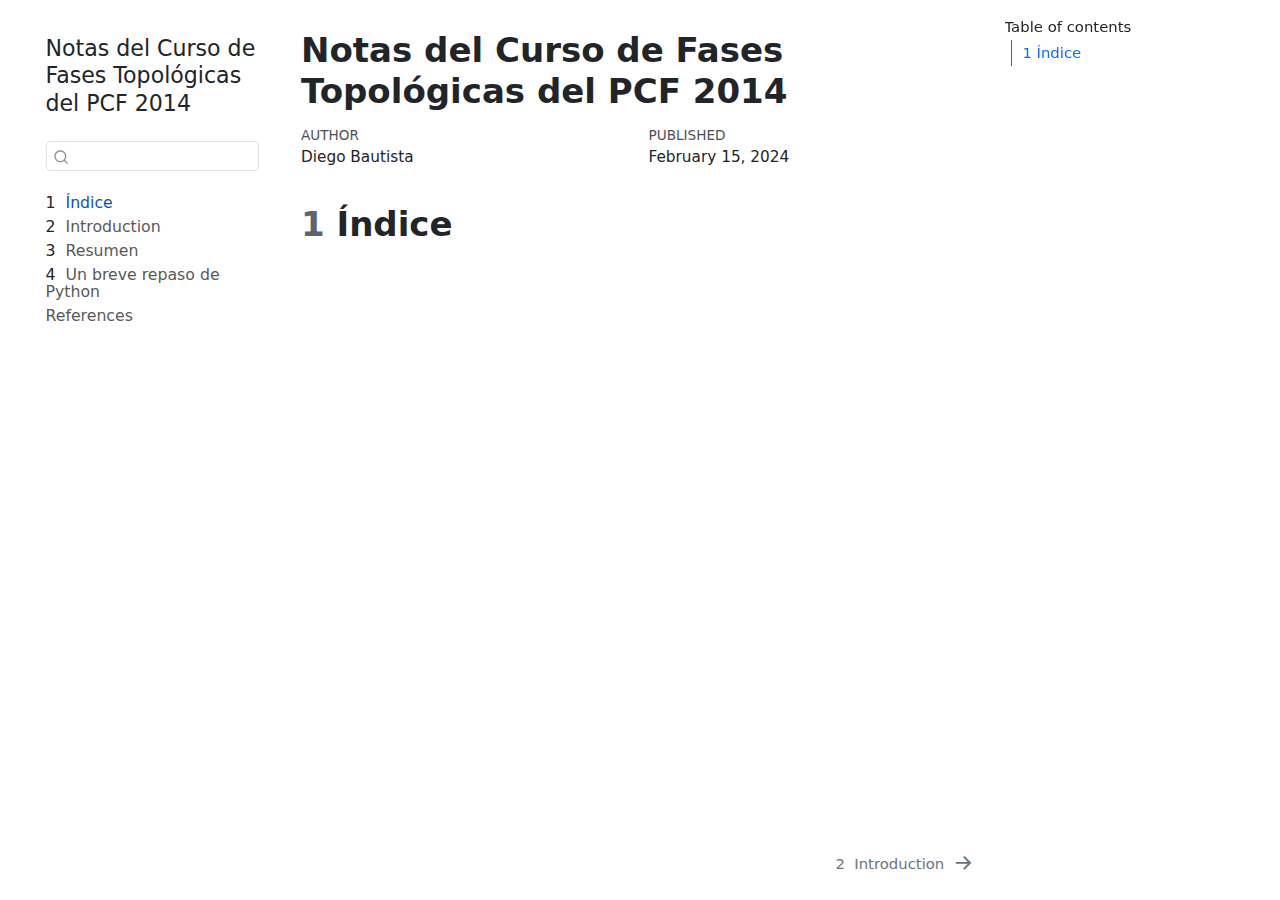
==== commit 265c5e76: "Se terminó la clase 1." ====
--- a/docs/index.html
+++ b/docs/index.html
@@ -128,7 +128,7 @@
         <li class="sidebar-item">
   <div class="sidebar-item-container"> 
   <a href="./clase1.html" class="sidebar-item-text sidebar-link">
- <span class="menu-text"><span class="chapter-number">4</span>&nbsp; <span class="chapter-title">Construyendo un Hamiltoniano de amarre fuerte en Python</span></span></a>
+ <span class="menu-text"><span class="chapter-number">4</span>&nbsp; <span class="chapter-title">Un breve repaso de Python</span></span></a>
   </div>
 </li>
         <li class="sidebar-item">
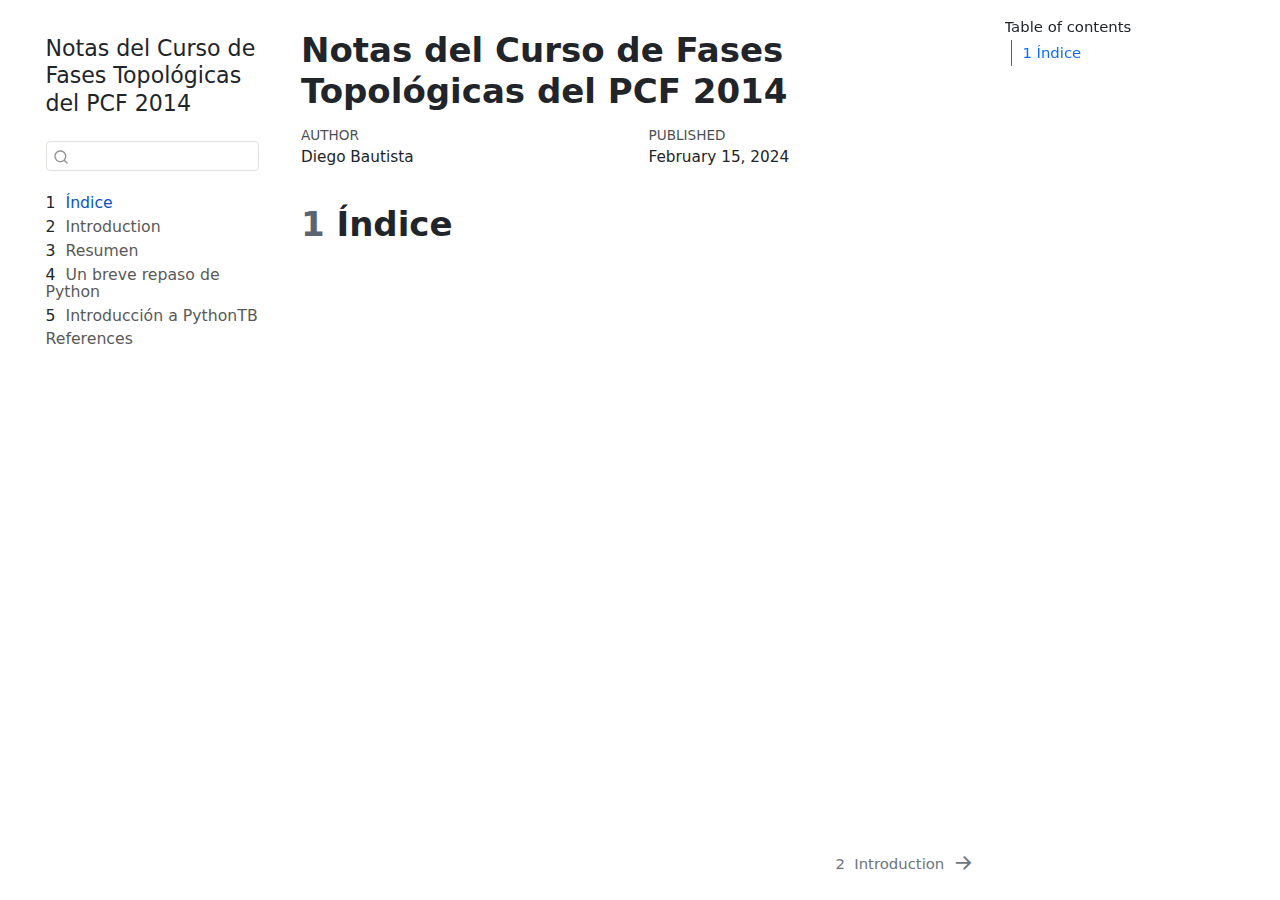
==== commit 06c9151f: "Se actualizó el documento" ====
--- a/docs/index.html
+++ b/docs/index.html
@@ -129,6 +129,12 @@
   <div class="sidebar-item-container"> 
   <a href="./clase1.html" class="sidebar-item-text sidebar-link">
  <span class="menu-text"><span class="chapter-number">4</span>&nbsp; <span class="chapter-title">Un breve repaso de Python</span></span></a>
+  </div>
+</li>
+        <li class="sidebar-item">
+  <div class="sidebar-item-container"> 
+  <a href="./clase2.html" class="sidebar-item-text sidebar-link">
+ <span class="menu-text"><span class="chapter-number">5</span>&nbsp; <span class="chapter-title">Introducción a PythonTB</span></span></a>
   </div>
 </li>
         <li class="sidebar-item">
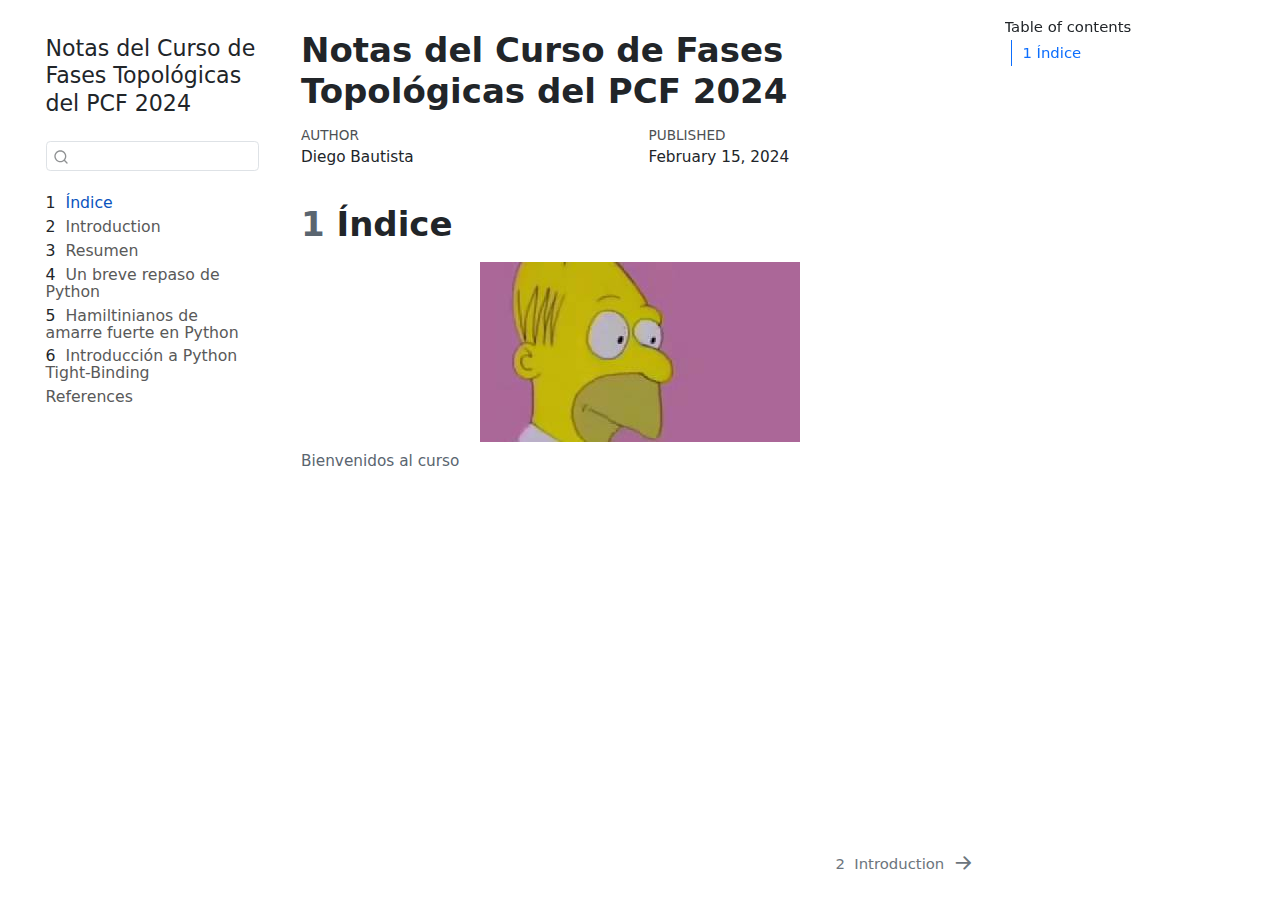
==== commit e85c070b: "Se añadió omero a la portada" ====
--- a/docs/index.html
+++ b/docs/index.html
@@ -9,7 +9,7 @@
 <meta name="author" content="Diego Bautista">
 <meta name="dcterms.date" content="2024-02-15">
 
-<title>Notas del Curso de Fases Topológicas del PCF 2014</title>
+<title>Notas del Curso de Fases Topológicas del PCF 2024</title>
 <style>
 code{white-space: pre-wrap;}
 span.smallcaps{font-variant: small-caps;}
@@ -97,7 +97,7 @@
   <nav id="quarto-sidebar" class="sidebar collapse collapse-horizontal quarto-sidebar-collapse-item sidebar-navigation floating overflow-auto">
     <div class="pt-lg-2 mt-2 text-left sidebar-header">
     <div class="sidebar-title mb-0 py-0">
-      <a href="./">Notas del Curso de Fases Topológicas del PCF 2014</a> 
+      <a href="./">Notas del Curso de Fases Topológicas del PCF 2024</a> 
     </div>
       </div>
         <div class="mt-2 flex-shrink-0 align-items-center">
@@ -134,7 +134,13 @@
         <li class="sidebar-item">
   <div class="sidebar-item-container"> 
   <a href="./clase2.html" class="sidebar-item-text sidebar-link">
- <span class="menu-text"><span class="chapter-number">5</span>&nbsp; <span class="chapter-title">Introducción a PythonTB</span></span></a>
+ <span class="menu-text"><span class="chapter-number">5</span>&nbsp; <span class="chapter-title">Hamiltinianos de amarre fuerte en Python</span></span></a>
+  </div>
+</li>
+        <li class="sidebar-item">
+  <div class="sidebar-item-container"> 
+  <a href="./clase3.html" class="sidebar-item-text sidebar-link">
+ <span class="menu-text"><span class="chapter-number">6</span>&nbsp; <span class="chapter-title">Introducción a Python Tight-Binding</span></span></a>
   </div>
 </li>
         <li class="sidebar-item">
@@ -162,7 +168,7 @@
 
 <header id="title-block-header" class="quarto-title-block default">
 <div class="quarto-title">
-<h1 class="title">Notas del Curso de Fases Topológicas del PCF 2014</h1>
+<h1 class="title">Notas del Curso de Fases Topológicas del PCF 2024</h1>
 </div>
 
 
@@ -193,6 +199,12 @@
 
 <section id="índice" class="level1" data-number="1">
 <h1 data-number="1"><span class="header-section-number">1</span> Índice</h1>
+<div class="quarto-figure quarto-figure-center">
+<figure class="figure">
+<p><img src="omero.jpg" class="img-fluid figure-img"></p>
+<figcaption>Bienvenidos al curso</figcaption>
+</figure>
+</div>
 
 
 </section>
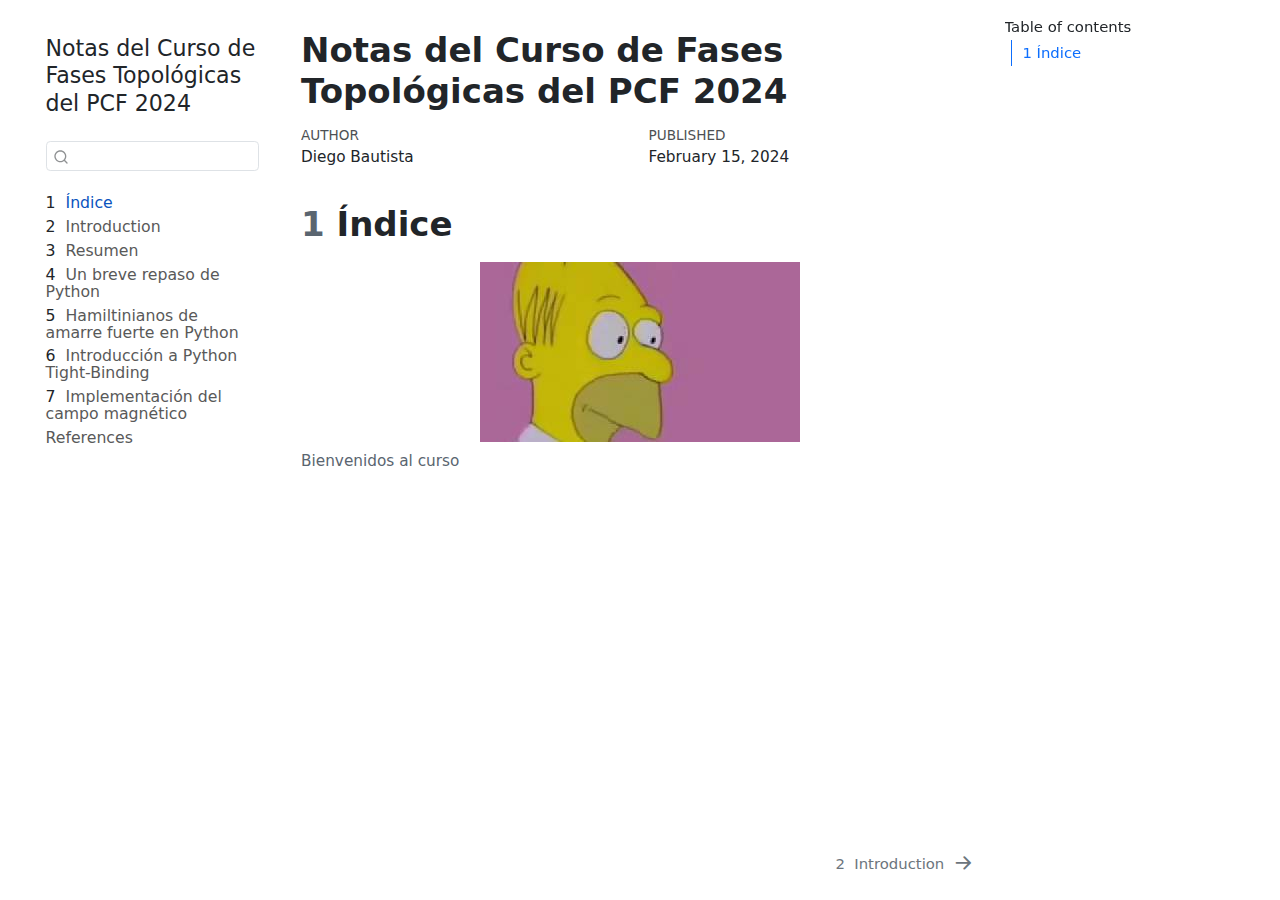
==== commit d2ee6be0: "Se compiló el índice." ====
--- a/docs/index.html
+++ b/docs/index.html
@@ -141,6 +141,12 @@
   <div class="sidebar-item-container"> 
   <a href="./clase3.html" class="sidebar-item-text sidebar-link">
  <span class="menu-text"><span class="chapter-number">6</span>&nbsp; <span class="chapter-title">Introducción a Python Tight-Binding</span></span></a>
+  </div>
+</li>
+        <li class="sidebar-item">
+  <div class="sidebar-item-container"> 
+  <a href="./clase4.html" class="sidebar-item-text sidebar-link">
+ <span class="menu-text"><span class="chapter-number">7</span>&nbsp; <span class="chapter-title">Implementación del campo magnético</span></span></a>
   </div>
 </li>
         <li class="sidebar-item">
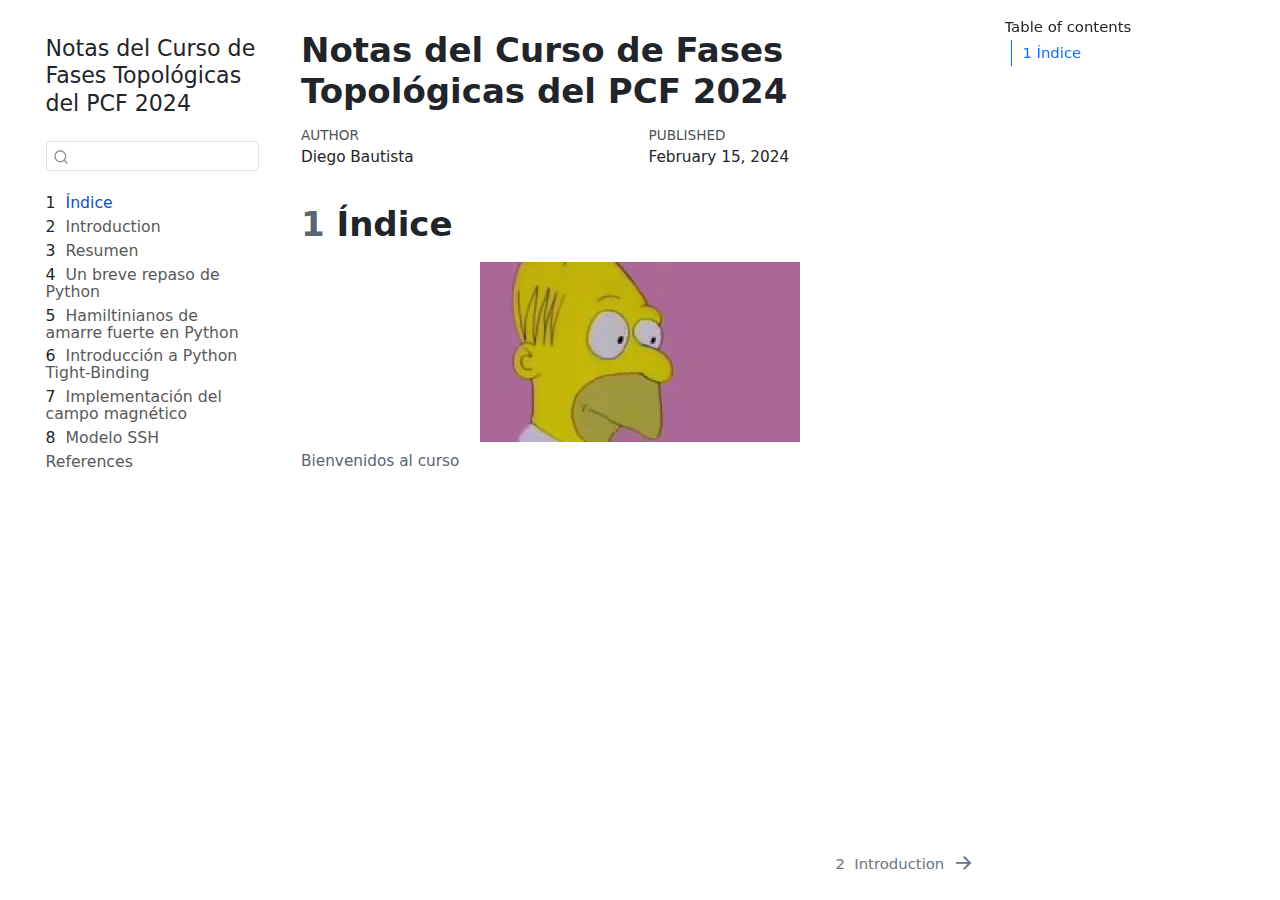
==== commit a941d8aa: "Se subió la clase 6." ====
--- a/docs/index.html
+++ b/docs/index.html
@@ -147,6 +147,12 @@
   <div class="sidebar-item-container"> 
   <a href="./clase4.html" class="sidebar-item-text sidebar-link">
  <span class="menu-text"><span class="chapter-number">7</span>&nbsp; <span class="chapter-title">Implementación del campo magnético</span></span></a>
+  </div>
+</li>
+        <li class="sidebar-item">
+  <div class="sidebar-item-container"> 
+  <a href="./clase5.html" class="sidebar-item-text sidebar-link">
+ <span class="menu-text"><span class="chapter-number">8</span>&nbsp; <span class="chapter-title">Modelo SSH</span></span></a>
   </div>
 </li>
         <li class="sidebar-item">
